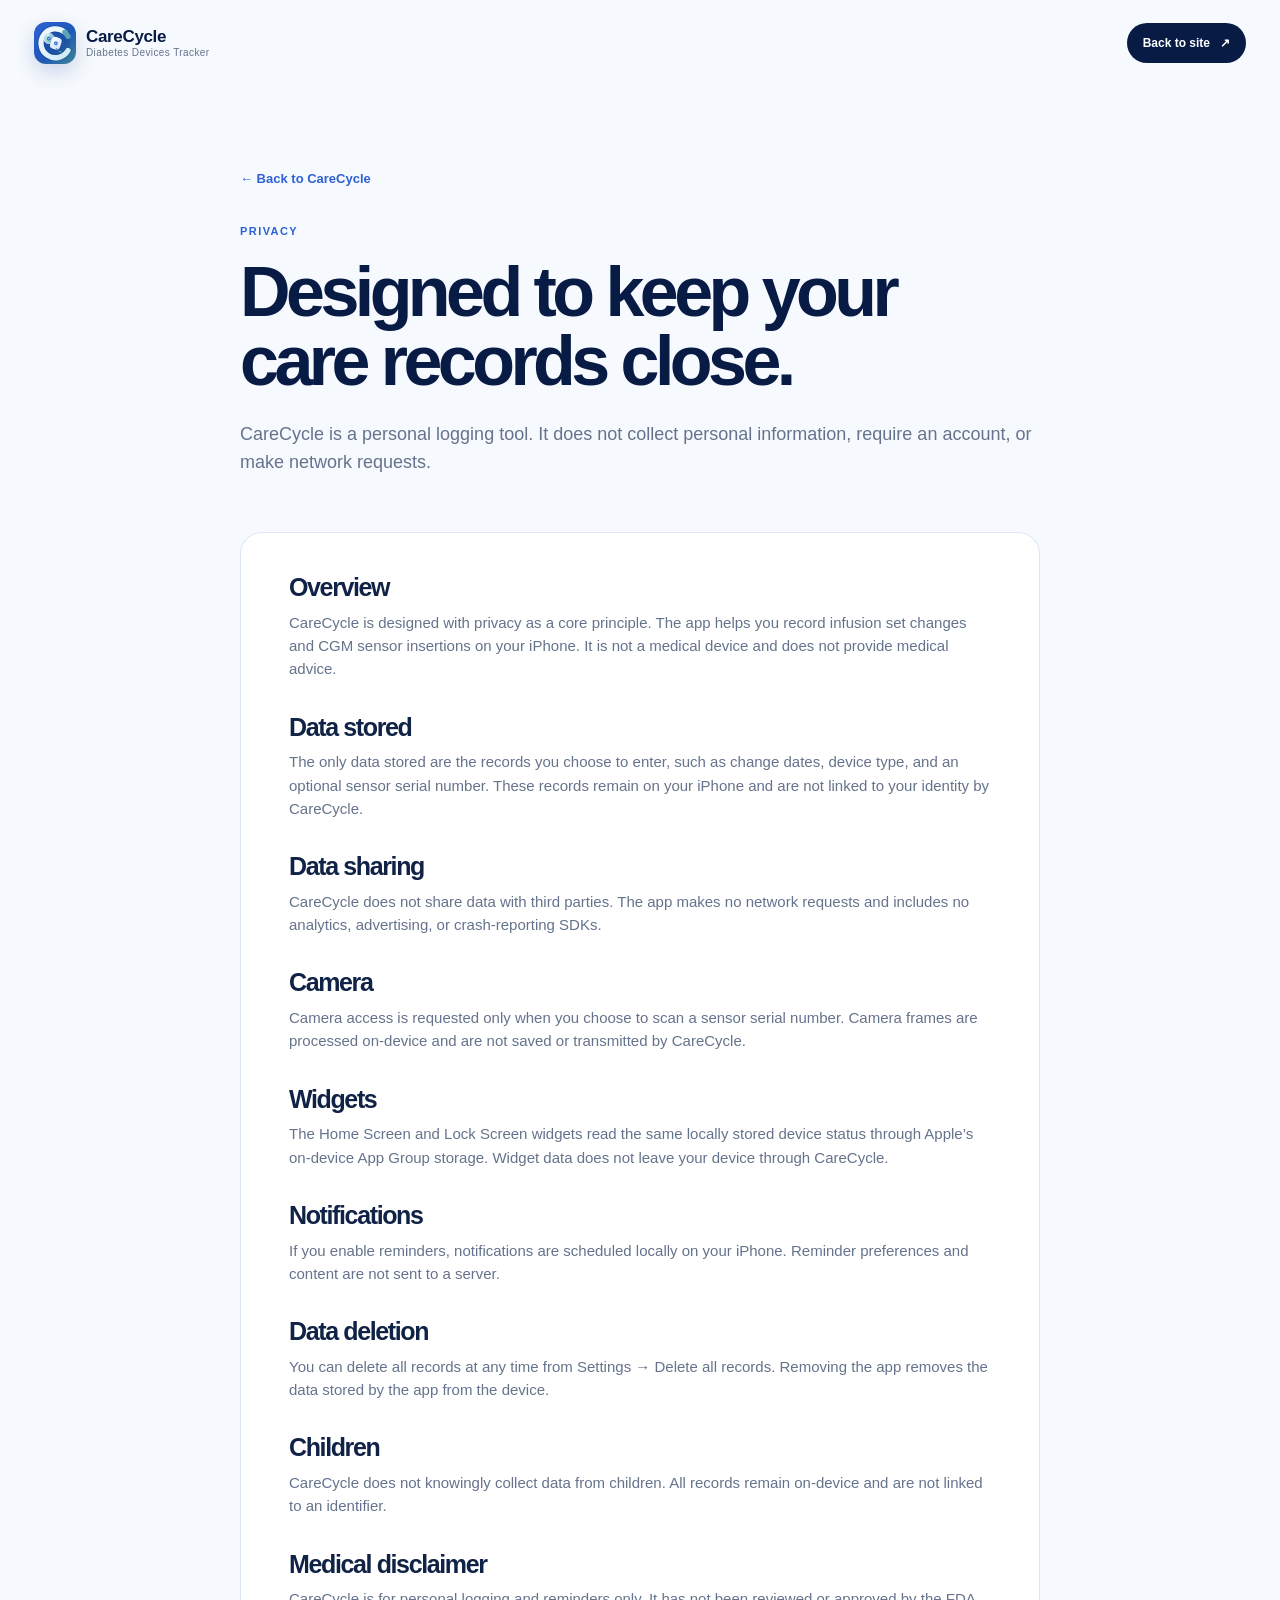
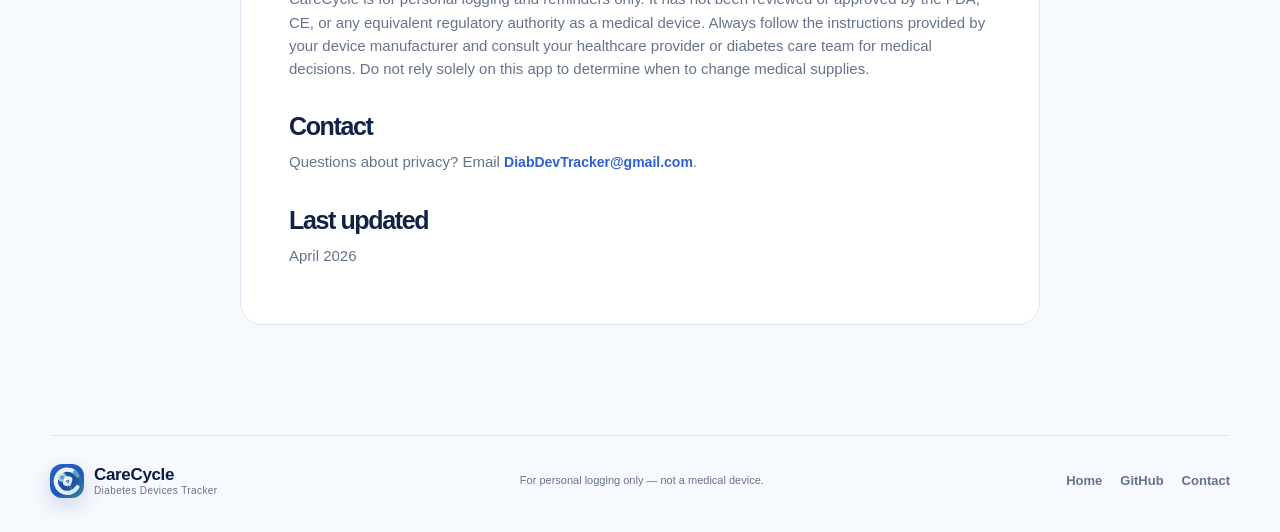
==== docs/privacy.html @ b6c632dc "Add files via upload" ====
<!doctype html>
<html lang="en">
<head>
  <meta charset="utf-8">
  <meta name="viewport" content="width=device-width, initial-scale=1">
  <title>Privacy — CareCycle</title>
  <meta name="description" content="Privacy policy for CareCycle, the Diabetes Devices Tracker for iPhone.">
  <meta name="theme-color" content="#081B45">
  <link rel="icon" href="assets/carecycle-mark.svg" type="image/svg+xml">
  <link rel="stylesheet" href="styles.css">
</head>
<body>
  <header class="site-header">
    <a class="brand" href="index.html" aria-label="CareCycle home">
      <img src="assets/carecycle-mark.svg" alt="" width="42" height="42">
      <span class="brand-copy"><strong>CareCycle</strong><small>Diabetes Devices Tracker</small></span>
    </a>
    <a class="button button-small button-dark" href="index.html">Back to site <span aria-hidden="true">↗</span></a>
  </header>

  <main class="policy-shell section-shell">
    <a class="policy-back text-link" href="index.html">← Back to CareCycle</a>
    <div class="section-kicker">Privacy</div>
    <h1>Designed to keep your care records close.</h1>
    <p class="policy-lede">CareCycle is a personal logging tool. It does not collect personal information, require an account, or make network requests.</p>
    <article class="policy-content">
      <h2>Overview</h2>
      <p>CareCycle is designed with privacy as a core principle. The app helps you record infusion set changes and CGM sensor insertions on your iPhone. It is not a medical device and does not provide medical advice.</p>

      <h2>Data stored</h2>
      <p>The only data stored are the records you choose to enter, such as change dates, device type, and an optional sensor serial number. These records remain on your iPhone and are not linked to your identity by CareCycle.</p>

      <h2>Data sharing</h2>
      <p>CareCycle does not share data with third parties. The app makes no network requests and includes no analytics, advertising, or crash-reporting SDKs.</p>

      <h2>Camera</h2>
      <p>Camera access is requested only when you choose to scan a sensor serial number. Camera frames are processed on-device and are not saved or transmitted by CareCycle.</p>

      <h2>Widgets</h2>
      <p>The Home Screen and Lock Screen widgets read the same locally stored device status through Apple’s on-device App Group storage. Widget data does not leave your device through CareCycle.</p>

      <h2>Notifications</h2>
      <p>If you enable reminders, notifications are scheduled locally on your iPhone. Reminder preferences and content are not sent to a server.</p>

      <h2>Data deletion</h2>
      <p>You can delete all records at any time from Settings → Delete all records. Removing the app removes the data stored by the app from the device.</p>

      <h2>Children</h2>
      <p>CareCycle does not knowingly collect data from children. All records remain on-device and are not linked to an identifier.</p>

      <h2>Medical disclaimer</h2>
      <p>CareCycle is for personal logging and reminders only. It has not been reviewed or approved by the FDA, CE, or any equivalent regulatory authority as a medical device. Always follow the instructions provided by your device manufacturer and consult your healthcare provider or diabetes care team for medical decisions. Do not rely solely on this app to determine when to change medical supplies.</p>

      <h2>Contact</h2>
      <p>Questions about privacy? Email <a class="text-link" href="mailto:DiabDevTracker@gmail.com">DiabDevTracker@gmail.com</a>.</p>

      <h2>Last updated</h2>
      <p>April 2026</p>
    </article>
  </main>

  <footer class="site-footer section-shell">
    <div class="footer-brand"><img src="assets/carecycle-mark.svg" alt="" width="34" height="34"><span><strong>CareCycle</strong><small>Diabetes Devices Tracker</small></span></div>
    <p>For personal logging only — not a medical device.</p>
    <div class="footer-links"><a href="index.html">Home</a><a href="https://github.com/slopezlo/DiabetesDevicesTracker">GitHub</a><a href="mailto:DiabDevTracker@gmail.com">Contact</a></div>
  </footer>
</body>
</html>
---- docs/styles.css ----
:root {
  --navy: #081b45;
  --navy-2: #102960;
  --blue: #2d61d4;
  --blue-dark: #1f4dad;
  --teal: #4c98a5;
  --teal-dark: #2f737f;
  --ink: #102346;
  --muted: #65738c;
  --line: #dce6f4;
  --paper: #f6f9fd;
  --white: #ffffff;
  --shadow: 0 24px 80px rgba(23, 56, 118, 0.14);
  --radius-lg: 32px;
  --radius-md: 22px;
  --radius-sm: 14px;
  --max-width: 1180px;
}

* { box-sizing: border-box; }

html { scroll-behavior: smooth; }

body {
  margin: 0;
  color: var(--ink);
  background: var(--paper);
  font-family: -apple-system, BlinkMacSystemFont, "SF Pro Display", "Segoe UI", sans-serif;
  line-height: 1.55;
  -webkit-font-smoothing: antialiased;
}

a { color: inherit; text-decoration: none; }

img { display: block; max-width: 100%; }

.section-shell { width: min(calc(100% - 48px), var(--max-width)); margin: 0 auto; }

.site-header {
  align-items: center;
  display: flex;
  gap: 32px;
  justify-content: space-between;
  margin: 0 auto;
  padding: 22px 24px;
  width: min(100%, 1260px);
}

.brand, .footer-brand { align-items: center; display: inline-flex; gap: 10px; }
.brand img, .footer-brand img { border-radius: 12px; box-shadow: 0 8px 20px rgba(35, 79, 167, 0.2); }
.brand-copy, .footer-brand span { display: grid; gap: 0; line-height: 1.15; }
.brand-copy strong, .footer-brand strong { color: var(--navy); font-size: 17px; letter-spacing: -0.02em; }
.brand-copy small, .footer-brand small { color: var(--muted); font-size: 10px; letter-spacing: 0.04em; }
.site-nav { align-items: center; display: flex; gap: 28px; margin-left: auto; }
.site-nav a, .footer-links a { color: var(--muted); font-size: 13px; font-weight: 600; transition: color 180ms ease; }
.site-nav a:hover, .footer-links a:hover { color: var(--blue); }

.button {
  align-items: center;
  border-radius: 999px;
  display: inline-flex;
  font-size: 14px;
  font-weight: 700;
  gap: 10px;
  justify-content: center;
  min-height: 50px;
  padding: 0 21px;
  transition: box-shadow 180ms ease, transform 180ms ease, background 180ms ease;
}
.button:hover { box-shadow: 0 12px 24px rgba(24, 69, 150, 0.18); transform: translateY(-2px); }
.button-small { font-size: 12px; min-height: 40px; padding: 0 16px; }
.button-primary { background: var(--blue); color: var(--white); }
.button-primary:hover { background: var(--blue-dark); }
.button-dark { background: var(--navy); color: var(--white); }
.button-outline { border: 1px solid rgba(255,255,255,0.35); color: var(--white); }
.button-outline:hover { background: rgba(255,255,255,0.12); }

.hero {
  align-items: center;
  background: radial-gradient(circle at 15% 20%, rgba(86, 140, 255, 0.26), transparent 30%), linear-gradient(120deg, #081b45 0%, #112e68 58%, #1c5668 100%);
  border-radius: var(--radius-lg);
  color: var(--white);
  display: grid;
  gap: 36px;
  grid-template-columns: minmax(0, 0.92fr) minmax(420px, 1.08fr);
  min-height: 680px;
  overflow: hidden;
  padding: 88px 74px 74px;
  position: relative;
}
.hero::before { border: 1px solid rgba(255,255,255,0.12); border-radius: 50%; content: ""; height: 730px; position: absolute; right: -320px; top: -240px; width: 730px; }
.hero-copy { max-width: 560px; position: relative; z-index: 2; }
.eyebrow, .section-kicker { font-size: 11px; font-weight: 800; letter-spacing: 0.13em; text-transform: uppercase; }
.eyebrow { align-items: center; color: #b8d4ff; display: flex; gap: 9px; margin: 0 0 20px; }
.eyebrow-dot { background: #8dd9dc; border-radius: 99px; box-shadow: 0 0 0 5px rgba(141,217,220,0.14); height: 7px; width: 7px; }
h1, h2, h3, p { margin-top: 0; }
h1 { font-size: clamp(45px, 6vw, 78px); letter-spacing: -0.065em; line-height: 0.98; margin-bottom: 26px; max-width: 650px; }
h2 { font-size: clamp(34px, 4vw, 52px); letter-spacing: -0.055em; line-height: 1.03; margin-bottom: 18px; }
h3 { letter-spacing: -0.025em; line-height: 1.15; }
.hero-lede { color: #d9e6ff; font-size: 17px; line-height: 1.65; max-width: 515px; }
.hero-actions, .final-actions { align-items: center; display: flex; flex-wrap: wrap; gap: 20px; margin-top: 34px; }
.text-link { color: var(--blue); font-size: 14px; font-weight: 800; }
.hero .text-link { color: #d9e6ff; }
.text-link:hover { text-decoration: underline; text-underline-offset: 4px; }
.proof-row { border-top: 1px solid rgba(255,255,255,0.15); color: #bdd0f1; display: flex; flex-wrap: wrap; font-size: 11px; gap: 16px 24px; margin-top: 52px; padding-top: 18px; }
.proof-row span { align-items: center; display: inline-flex; gap: 7px; }
.proof-icon { align-items: center; background: rgba(255,255,255,0.1); border-radius: 50%; color: #b6e7e6; display: inline-flex; font-size: 13px; font-style: normal; height: 23px; justify-content: center; width: 23px; }

.hero-art { min-height: 560px; position: relative; }
.phone-shadow { background: #041331; border-radius: 50%; bottom: 10px; filter: blur(28px); height: 90px; left: 50%; opacity: 0.5; position: absolute; transform: translateX(-50%); width: 360px; }
.phone { left: 50%; position: absolute; top: 22px; transform: translateX(-50%) rotate(3deg); z-index: 2; }
.phone-frame { background: #071532; border: 6px solid #263d70; border-radius: 48px; box-shadow: 0 42px 80px rgba(3,13,44,0.45), inset 0 0 0 1px rgba(255,255,255,0.16); height: 575px; padding: 9px; position: relative; width: 300px; }
.phone-frame::after { border: 1px solid rgba(255,255,255,0.14); border-radius: 40px; content: ""; inset: 0; pointer-events: none; position: absolute; }
.phone-island { background: #06102a; border-radius: 0 0 18px 18px; height: 22px; left: 50%; position: absolute; top: 0; transform: translateX(-50%); width: 104px; z-index: 3; }
.phone-screen { background: linear-gradient(160deg, #f5fbff, #ebf5fc 48%, #e7f6f4); border-radius: 36px; color: var(--ink); height: 100%; overflow: hidden; position: relative; }
.phone-statusbar { display: flex; font-size: 9px; font-weight: 800; justify-content: space-between; padding: 13px 18px 0; }
.phone-toolbar { align-items: center; display: flex; justify-content: space-between; padding: 20px 18px 12px; }
.toolbar-title { font-size: 22px; font-weight: 800; letter-spacing: -0.05em; }
.toolbar-add { align-items: center; background: rgba(45,97,212,0.12); border-radius: 50%; color: var(--blue); display: flex; font-size: 22px; height: 30px; justify-content: center; width: 30px; }
.phone-content { padding: 0 15px; }
.phone-greeting { color: var(--navy); font-size: 14px; font-weight: 800; line-height: 1.2; padding: 6px 3px 12px; }
.phone-greeting span { color: var(--muted); display: block; font-size: 9px; font-weight: 500; margin-top: 4px; }
.status-card { background: rgba(255,255,255,0.75); border: 1px solid rgba(255,255,255,0.95); border-radius: 18px; box-shadow: 0 8px 20px rgba(30,67,128,0.08); margin-bottom: 10px; padding: 12px 12px 13px; }
.status-card-blue { border-color: rgba(45,97,212,0.17); }.status-card-teal { border-color: rgba(76,152,165,0.2); }
.status-top { align-items: center; display: flex; gap: 7px; }.device-badge { align-items: center; border-radius: 50%; display: inline-flex; font-size: 11px; font-weight: 900; height: 25px; justify-content: center; width: 25px; }.device-badge-blue { background: rgba(45,97,212,0.13); color: var(--blue); }.device-badge-teal { background: rgba(76,152,165,0.15); color: var(--teal-dark); }.device-label { color: var(--muted); font-size: 8px; font-weight: 800; letter-spacing: 0.08em; text-transform: uppercase; }.status-pill { background: #e3f4e9; border-radius: 999px; color: #27814c; font-size: 6px; font-weight: 900; letter-spacing: 0.05em; margin-left: auto; padding: 4px 6px; }.status-values { display: flex; justify-content: space-between; padding: 12px 0 10px; }.status-values div { display: grid; gap: 1px; }.status-values strong { font-size: 15px; letter-spacing: -0.04em; }.status-values span { color: var(--muted); font-size: 8px; }.align-right { text-align: right; }.progress { background: #e7edf7; border-radius: 99px; height: 5px; overflow: hidden; }.progress span { border-radius: inherit; display: block; height: 100%; }.progress-blue { background: var(--blue); width: 70%; }.progress-teal { background: var(--teal); width: 58%; }
.phone-summary { align-items: center; background: rgba(255,255,255,0.55); border-radius: 12px; color: var(--teal-dark); display: flex; font-size: 8px; font-weight: 800; gap: 6px; margin-top: 13px; padding: 10px; }.summary-check { align-items: center; background: #d8f0e4; border-radius: 50%; display: inline-flex; height: 18px; justify-content: center; width: 18px; }
.phone-tabbar { background: rgba(255,255,255,0.62); bottom: 0; display: flex; justify-content: space-around; left: 0; padding: 12px 8px 14px; position: absolute; right: 0; }.phone-tabbar span { color: #a3afc1; display: grid; font-size: 15px; gap: 2px; justify-items: center; }.phone-tabbar small { font-size: 7px; font-weight: 600; }.phone-tabbar .active { color: var(--blue); }
.glow { border-radius: 50%; filter: blur(1px); position: absolute; }.glow-blue { background: rgba(70,124,255,0.32); height: 300px; right: 8%; top: 15%; width: 300px; }.glow-teal { background: rgba(96,219,212,0.24); bottom: 11%; height: 230px; left: 3%; width: 230px; }
.floating-note { align-items: center; backdrop-filter: blur(16px); background: rgba(255,255,255,0.12); border: 1px solid rgba(255,255,255,0.2); border-radius: 16px; box-shadow: 0 18px 38px rgba(4,16,49,0.2); display: flex; gap: 10px; padding: 11px 13px; position: absolute; z-index: 4; }.floating-note strong, .floating-note small { display: block; }.floating-note strong { font-size: 10px; }.floating-note small { color: #bdd0f1; font-size: 9px; margin-top: 2px; }.floating-note-top { left: 2%; top: 22%; }.floating-note-bottom { bottom: 12%; right: 0; }.note-icon { align-items: center; background: rgba(255,255,255,0.14); border-radius: 10px; color: #b7e8ea; display: inline-flex; font-size: 17px; height: 34px; justify-content: center; width: 34px; }.note-icon-teal { color: #b4e8d9; }

.intro { padding: 126px 0 96px; }.section-kicker { color: var(--blue); margin-bottom: 18px; }.intro-grid { align-items: end; display: grid; gap: 60px; grid-template-columns: 1.08fr 0.92fr; }.intro h2 { max-width: 620px; }.intro-copy { color: var(--muted); font-size: 16px; max-width: 440px; }.intro-copy p:last-child { margin-bottom: 0; }.story-grid { display: grid; gap: 18px; grid-template-columns: repeat(3, 1fr); margin-top: 56px; }.story-card { border-radius: var(--radius-md); min-height: 245px; padding: 30px; }.story-card h3 { font-size: 22px; margin: 48px 0 12px; }.story-card p { color: var(--muted); font-size: 14px; max-width: 250px; }.story-card-blue { background: #dfeafd; }.story-card-teal { background: #dff2ef; }.story-card-muted { background: #e9eef6; }.story-number { color: var(--blue); font-size: 11px; font-weight: 900; letter-spacing: 0.1em; }

.feature-section { padding: 72px 0 128px; }.section-heading { align-items: end; display: flex; gap: 50px; justify-content: space-between; }.section-heading > div { max-width: 650px; }.section-heading > p { color: var(--muted); font-size: 15px; margin: 0 0 8px; max-width: 335px; }.feature-grid { display: grid; gap: 18px; grid-template-columns: repeat(3, 1fr); margin-top: 52px; }.feature-card { background: var(--white); border: 1px solid var(--line); border-radius: var(--radius-md); min-height: 235px; padding: 28px; }.feature-card-wide { grid-column: span 1; min-height: 310px; }.feature-card-blue { background: linear-gradient(160deg, #e2ebff, #f8fbff); border-color: #c8d8f6; }.feature-card-teal { background: linear-gradient(160deg, #e0f4f1, #f8fdfd); border-color: #c7e6e2; }.feature-icon { align-items: center; background: rgba(45,97,212,0.1); border-radius: 13px; color: var(--blue); display: flex; font-size: 22px; height: 44px; justify-content: center; margin-bottom: 32px; width: 44px; }.feature-card-teal .feature-icon { background: rgba(76,152,165,0.14); color: var(--teal-dark); }.feature-card h3 { font-size: 21px; margin: 0 0 10px; }.feature-card p { color: var(--muted); font-size: 14px; margin-bottom: 0; }.mini-timeline, .mini-log { background: rgba(255,255,255,0.64); border: 1px solid rgba(255,255,255,0.82); border-radius: 14px; margin-top: 26px; padding: 13px; }.mini-timeline { display: grid; gap: 7px; }.timeline-label, .timeline-value { font-size: 10px; font-weight: 800; }.timeline-value { color: var(--muted); font-weight: 600; justify-self: end; margin-top: -22px; }.timeline-track { background: #d5e0f2; border-radius: 99px; display: block; height: 6px; overflow: hidden; }.timeline-track i { background: var(--blue); border-radius: inherit; display: block; height: 100%; width: 70%; }.mini-log { align-items: center; display: flex; font-size: 11px; justify-content: space-between; }.mini-log span { color: var(--muted); }.mini-log strong { background: var(--teal-dark); border-radius: 999px; color: var(--white); font-size: 9px; padding: 7px 9px; }

.steps-section { align-items: center; display: grid; gap: 110px; grid-template-columns: 0.8fr 1.2fr; padding: 76px 0 136px; }.steps-art { align-items: center; background: linear-gradient(145deg, #dce9ff, #e2f3f2); border-radius: 50%; display: flex; height: min(390px, 75vw); justify-content: center; justify-self: center; position: relative; width: min(390px, 75vw); }.steps-art::after { background: rgba(255,255,255,0.5); border-radius: 50%; content: ""; height: 190px; position: absolute; width: 190px; }.steps-art img { border-radius: 42px; box-shadow: 0 22px 40px rgba(34, 81, 164, 0.25); position: relative; z-index: 2; }.step-orbit { border: 1px solid rgba(45,97,212,0.16); border-radius: 50%; position: absolute; }.step-orbit-one { height: 125%; transform: rotate(28deg); width: 46%; }.step-orbit-two { height: 50%; transform: rotate(-30deg); width: 125%; }.steps-copy { max-width: 560px; }.steps-list { list-style: none; margin: 32px 0 0; padding: 0; }.steps-list li { align-items: flex-start; display: flex; gap: 18px; padding: 20px 0; }.steps-list li + li { border-top: 1px solid var(--line); }.steps-list li > span { align-items: center; background: #dfeafd; border-radius: 50%; color: var(--blue); display: flex; flex: 0 0 34px; font-size: 12px; font-weight: 900; height: 34px; justify-content: center; }.steps-list h3 { font-size: 18px; margin: 2px 0 5px; }.steps-list p { color: var(--muted); font-size: 14px; margin: 0; }

.privacy-section { padding: 0 0 128px; }.privacy-card { align-items: center; background: linear-gradient(120deg, #092151, #12346e 60%, #1a5b67); border-radius: var(--radius-lg); color: var(--white); display: flex; gap: 28px; justify-content: center; overflow: hidden; padding: 72px 86px; position: relative; }.privacy-card::before { border: 1px solid rgba(255,255,255,0.13); border-radius: 50%; content: ""; height: 430px; left: -180px; position: absolute; top: -190px; width: 430px; }.privacy-card > div:last-child { max-width: 700px; position: relative; }.privacy-lock { align-items: center; background: rgba(255,255,255,0.12); border: 1px solid rgba(255,255,255,0.2); border-radius: 22px; color: #b5e6e5; display: flex; flex: 0 0 74px; font-size: 34px; height: 74px; justify-content: center; }.privacy-card .section-kicker { color: #b5d0ff; }.privacy-card h2 { margin-bottom: 14px; }.privacy-card p { color: #d2dff5; font-size: 15px; max-width: 690px; }.text-link-light { color: #b5e6e5; }

.final-cta { padding: 0 0 96px; }.final-cta-card { align-items: center; background: var(--white); border: 1px solid var(--line); border-radius: var(--radius-lg); box-shadow: var(--shadow); display: flex; gap: 50px; justify-content: space-between; padding: 52px 60px; }.final-cta-card h2 { font-size: clamp(30px, 4vw, 44px); margin-bottom: 12px; max-width: 600px; }.final-cta-card p { color: var(--muted); margin-bottom: 0; max-width: 540px; }.final-actions { flex: 0 0 auto; margin: 0; }
.site-footer { align-items: center; border-top: 1px solid var(--line); display: flex; gap: 24px; justify-content: space-between; padding-bottom: 34px; padding-top: 28px; }.site-footer > p { color: var(--muted); font-size: 11px; margin: 0; max-width: 330px; }.footer-links { display: flex; gap: 18px; }

.policy-shell { max-width: 800px; padding: 80px 0 110px; }.policy-shell h1 { color: var(--navy); font-size: clamp(42px, 7vw, 70px); max-width: 760px; }.policy-lede { color: var(--muted); font-size: 18px; margin-bottom: 55px; }.policy-content { background: var(--white); border: 1px solid var(--line); border-radius: var(--radius-md); padding: 42px 48px; }.policy-content h2 { font-size: 25px; margin: 34px 0 10px; }.policy-content h2:first-child { margin-top: 0; }.policy-content p, .policy-content li { color: var(--muted); font-size: 15px; }.policy-content ul { padding-left: 22px; }.policy-back { display: inline-flex; font-size: 13px; font-weight: 800; margin-bottom: 34px; }

@media (max-width: 980px) {
  .site-nav { display: none; }
  .hero { grid-template-columns: 1fr; padding: 62px 42px 0; }
  .hero-copy { max-width: 700px; }
  .hero-art { margin: 0 auto; min-height: 570px; width: min(100%, 620px); }
  .intro-grid, .steps-section { gap: 48px; grid-template-columns: 1fr; }
  .intro-copy { max-width: 620px; }.steps-art { order: 2; }.steps-copy { max-width: 720px; }
  .feature-grid { grid-template-columns: repeat(2, 1fr); }.feature-card-wide { grid-column: span 1; }
  .privacy-card { padding: 60px 48px; }.final-cta-card { align-items: flex-start; flex-direction: column; }
}

@media (max-width: 640px) {
  .section-shell { width: min(calc(100% - 28px), var(--max-width)); }
  .site-header { padding: 14px 14px; }.brand img { height: 36px; width: 36px; }.brand-copy small { font-size: 9px; }.site-header .button { min-height: 36px; padding: 0 12px; }
  .hero { border-radius: 24px; min-height: 0; padding: 48px 24px 0; }.hero::before { height: 520px; right: -270px; top: -180px; width: 520px; }.hero-art { min-height: 520px; }.phone { top: 22px; }.phone-frame { height: 515px; transform: scale(0.9); transform-origin: top center; }.floating-note { display: none; }.proof-row { gap: 10px 14px; margin-top: 34px; }.proof-row span { font-size: 10px; }.proof-row span:last-child { width: 100%; }
  .intro { padding: 82px 0 62px; }.intro-grid { gap: 10px; }.story-grid, .feature-grid { grid-template-columns: 1fr; margin-top: 34px; }.story-card { min-height: 190px; }.story-card h3 { margin-top: 34px; }.feature-section { padding: 48px 0 84px; }.section-heading { display: block; }.section-heading > p { margin-top: 20px; }.feature-card { min-height: 0; }.feature-card-wide { min-height: 280px; }.feature-icon { margin-bottom: 24px; }
  .steps-section { padding: 40px 0 86px; }.steps-art { height: 280px; width: 280px; }.steps-art img { height: 110px; width: 110px; }.privacy-section { padding-bottom: 82px; }.privacy-card { align-items: flex-start; border-radius: 24px; flex-direction: column; padding: 38px 26px; }.privacy-lock { height: 58px; width: 58px; }.final-cta { padding-bottom: 64px; }.final-cta-card { border-radius: 24px; padding: 34px 26px; }.final-actions { align-items: stretch; flex-direction: column; width: 100%; }.final-actions .button { width: 100%; }.site-footer { align-items: flex-start; flex-direction: column; }.site-footer > p { order: 3; }.policy-shell { padding: 48px 0 76px; }.policy-content { padding: 28px 22px; }.policy-lede { font-size: 16px; margin-bottom: 34px; }
}

@media (prefers-reduced-motion: reduce) {
  html { scroll-behavior: auto; }
  *, *::before, *::after { transition-duration: 0.01ms !important; }
}
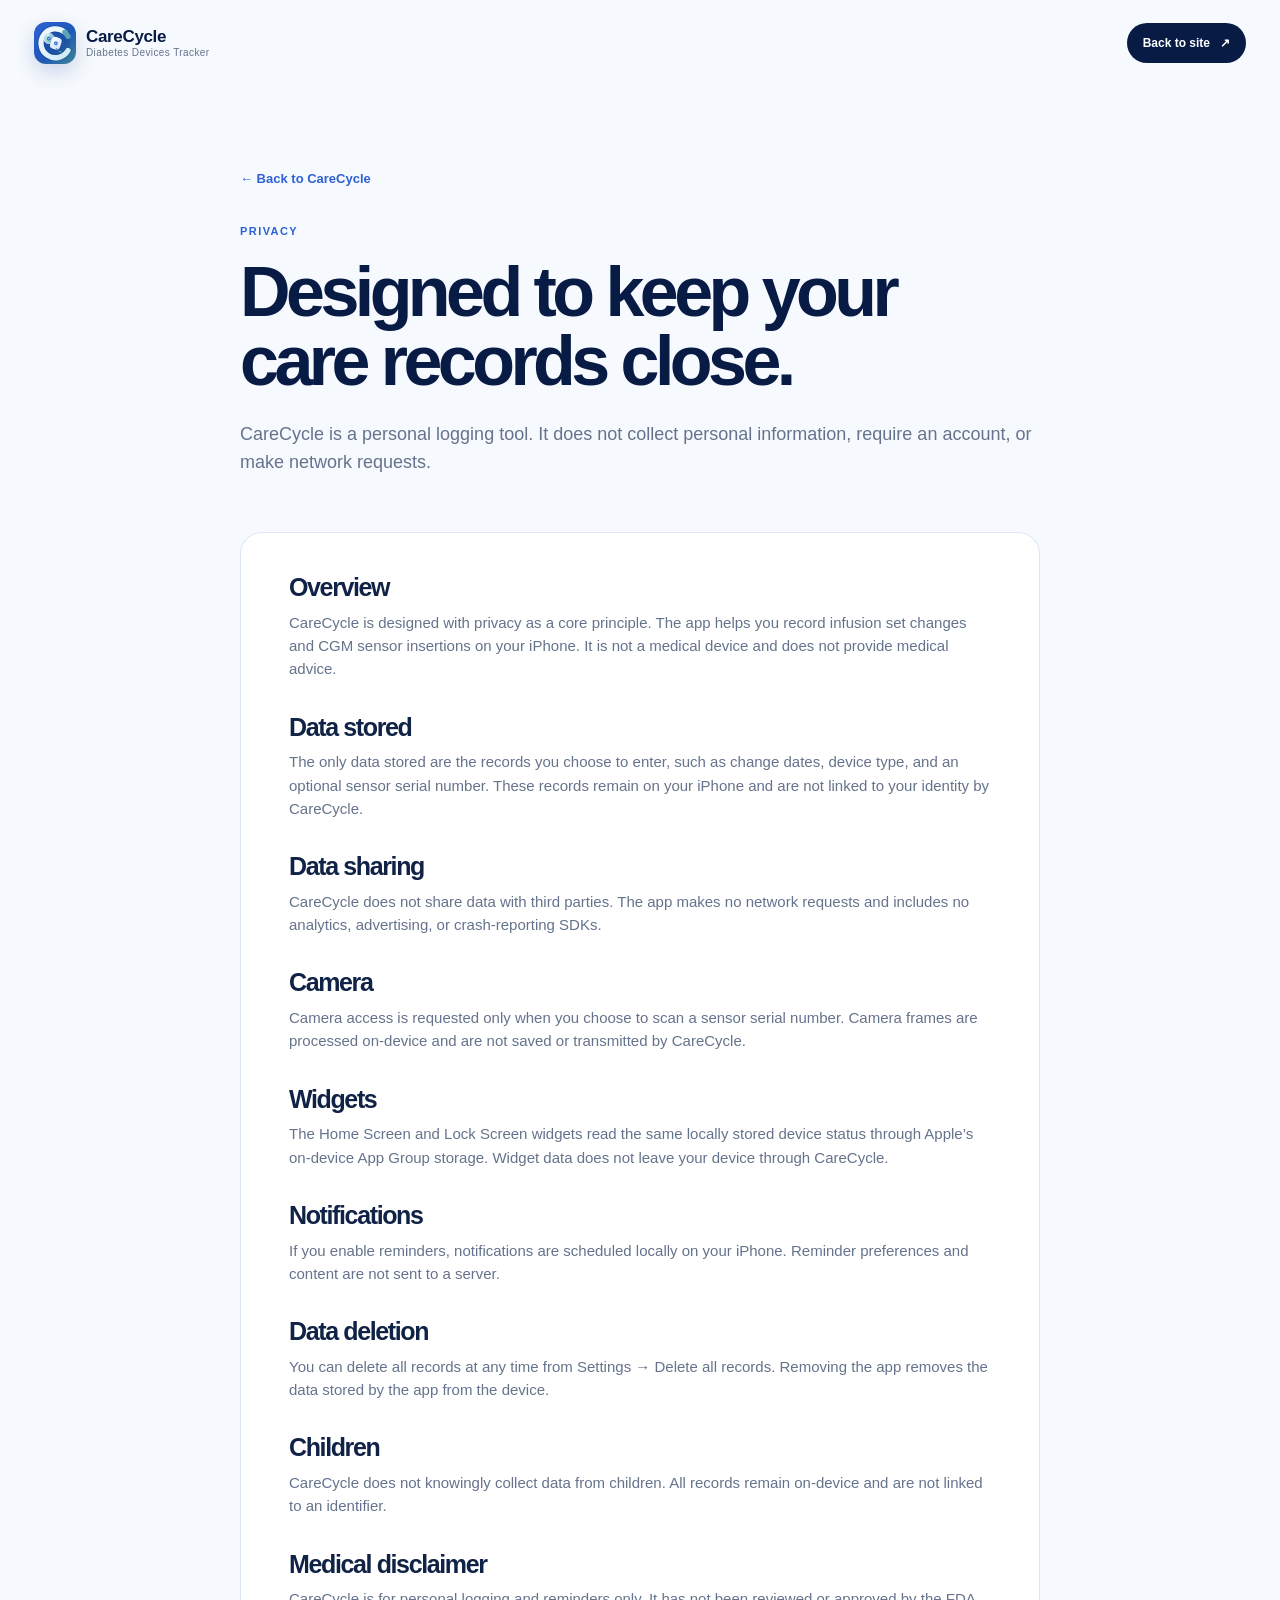
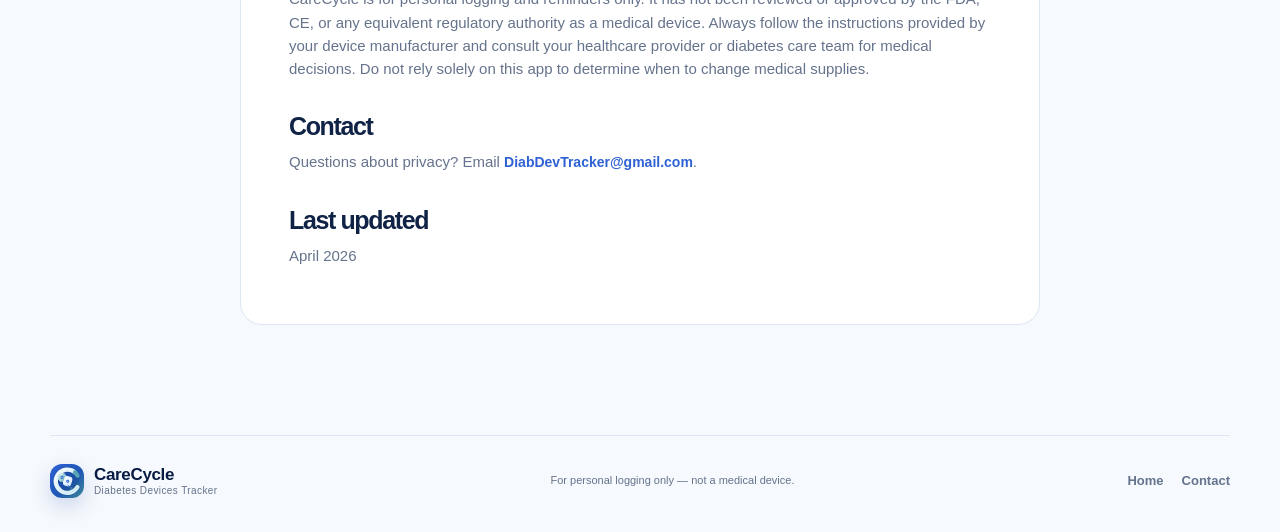
==== commit a9dd48b8: "Add files via upload" ====
--- a/docs/privacy.html
+++ b/docs/privacy.html
@@ -62,7 +62,7 @@
   <footer class="site-footer section-shell">
     <div class="footer-brand"><img src="assets/carecycle-mark.svg" alt="" width="34" height="34"><span><strong>CareCycle</strong><small>Diabetes Devices Tracker</small></span></div>
     <p>For personal logging only — not a medical device.</p>
-    <div class="footer-links"><a href="index.html">Home</a><a href="https://github.com/slopezlo/DiabetesDevicesTracker">GitHub</a><a href="mailto:DiabDevTracker@gmail.com">Contact</a></div>
+    <div class="footer-links"><a href="index.html">Home</a><a href="mailto:DiabDevTracker@gmail.com">Contact</a></div>
   </footer>
 </body>
 </html>
